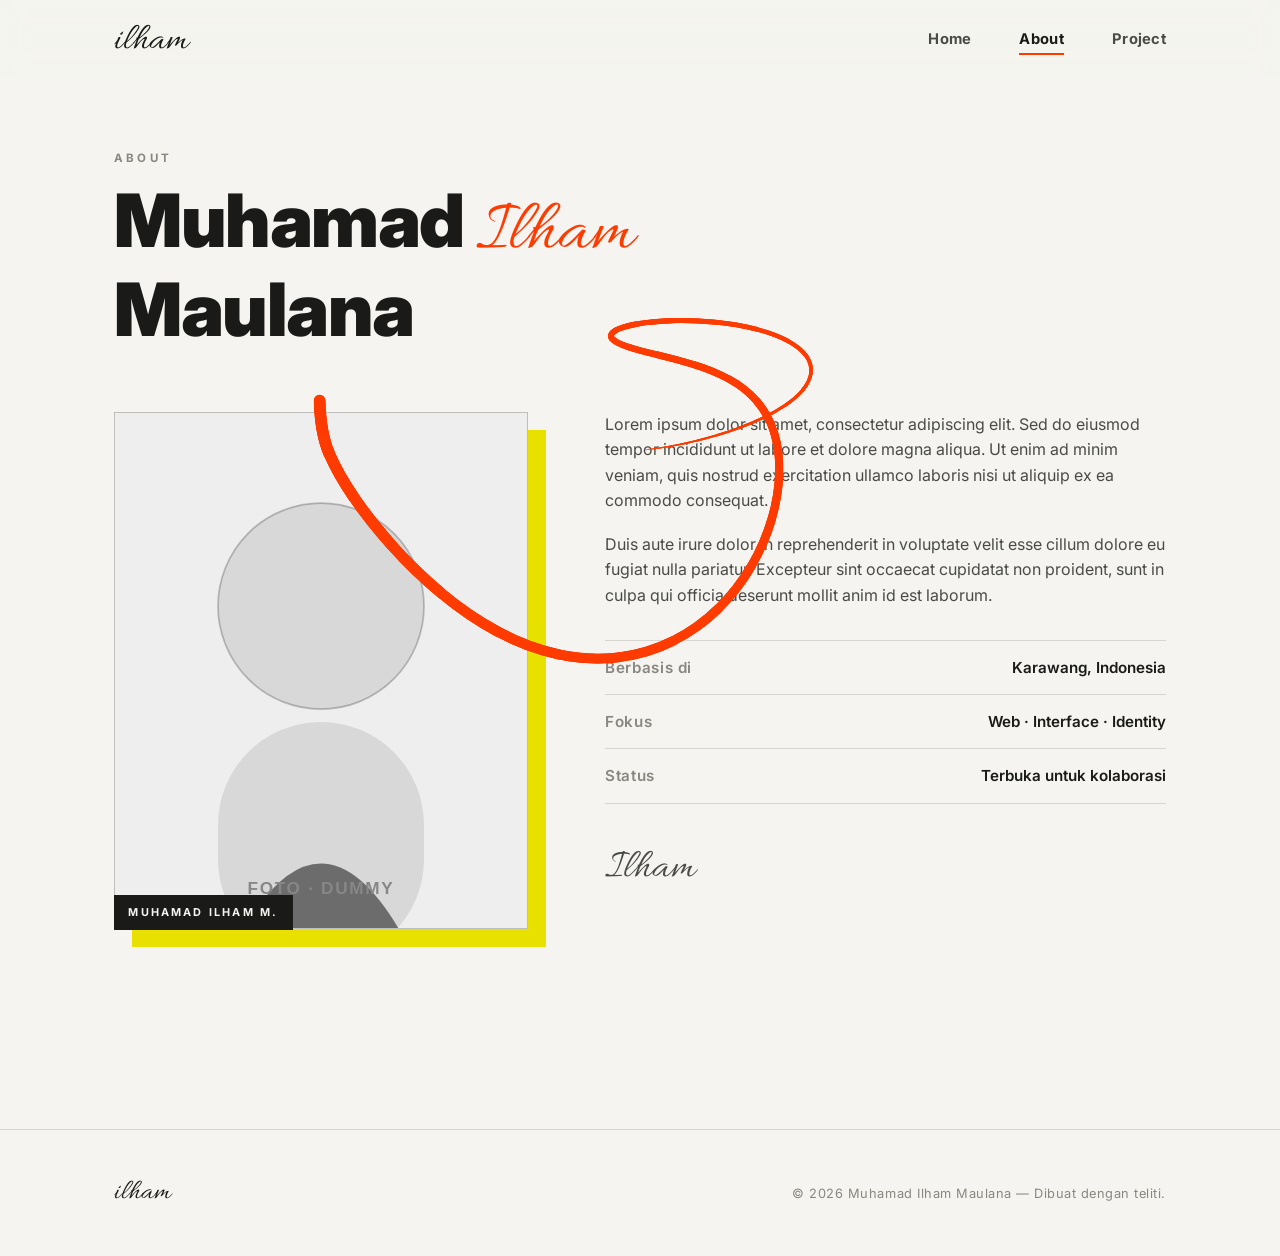
==== about.html @ 676413cc "first commit" ====
<!DOCTYPE html>
<html lang="id">
<head>
  <meta charset="UTF-8" />
  <meta name="viewport" content="width=device-width, initial-scale=1.0" />
  <title>About — ilham</title>
  <meta name="description" content="Tentang Muhamad Ilham Maulana." />
  <link rel="preconnect" href="https://fonts.googleapis.com" />
  <link rel="preconnect" href="https://fonts.gstatic.com" crossorigin />
  <link href="https://fonts.googleapis.com/css2?family=Inter:wght@400;500;600;700;800;900&family=Allura&display=swap" rel="stylesheet" />
  <link rel="stylesheet" href="css/style.css" />
</head>
<body>

  <!-- cursor trail overlay -->
  <canvas class="cursor-trail" aria-hidden="true"></canvas>

  <!-- ===== Navbar (shared) ===== -->
  <header class="nav">
    <div class="container nav__inner">
      <a class="nav__logo" href="index.html" aria-label="ilham — beranda">ilham</a>
      <nav aria-label="Utama">
        <ul class="nav__links">
          <li><a class="nav__link" href="index.html">Home</a></li>
          <li><a class="nav__link" href="about.html">About</a></li>
          <li><a class="nav__link" href="projects.html">Project</a></li>
        </ul>
      </nav>
    </div>
  </header>

  <main>
    <section class="about container">
      <div class="about__head reveal d1">
        <p class="eyebrow">About</p>
        <h1 class="about__title">
          Muhamad <span class="script">Ilham</span> Maulana
        </h1>
      </div>

      <div class="about__grid">
        <!-- Foto (dummy) -->
        <figure class="about__photo reveal d2">
          <img src="assets/profile.svg" alt="Foto Muhamad Ilham Maulana (sementara dummy)" />
          <figcaption class="about__tag">Muhamad Ilham M.</figcaption>
        </figure>

        <!-- About me (lorem ipsum) -->
        <div class="about__body reveal d3">
          <p>
            Lorem ipsum dolor sit amet, consectetur adipiscing elit. Sed do
            eiusmod tempor incididunt ut labore et dolore magna aliqua. Ut enim
            ad minim veniam, quis nostrud exercitation ullamco laboris nisi ut
            aliquip ex ea commodo consequat.
          </p>
          <p>
            Duis aute irure dolor in reprehenderit in voluptate velit esse cillum
            dolore eu fugiat nulla pariatur. Excepteur sint occaecat cupidatat non
            proident, sunt in culpa qui officia deserunt mollit anim id est laborum.
          </p>

          <ul class="about__facts">
            <li><span class="k">Berbasis di</span><span class="v">Karawang, Indonesia</span></li>
            <li><span class="k">Fokus</span><span class="v">Web · Interface · Identity</span></li>
            <li><span class="k">Status</span><span class="v">Terbuka untuk kolaborasi</span></li>
          </ul>

          <p class="about__sign" aria-hidden="true">Ilham</p>
        </div>
      </div>
    </section>
  </main>

  <!-- ===== Footer (shared) ===== -->
  <footer class="foot">
    <div class="container foot__inner">
      <span class="foot__mark">ilham</span>
      <span class="foot__meta">© 2026 Muhamad Ilham Maulana — Dibuat dengan teliti.</span>
    </div>
  </footer>

  <script src="js/cursor.js"></script>
  <script src="js/main.js"></script>
</body>
</html>
---- css/style.css ----
/* =============================================================
   ilham — Portfolio
   Brand tokens by client. Type: Brother Signature + Inter.
   ============================================================= */

:root {
  /* Background */
  --aw-bg-base:        #FFFFFF;
  --aw-bg-page:        #F5F4F0;
  --aw-bg-surface:     #EEECEA;
  --aw-bg-hover:       #E4E2DC;
  /* Text */
  --aw-text-primary:   #1A1A18;
  --aw-text-secondary: #4A4A47;
  --aw-text-muted:     #888780;
  /* Border */
  --aw-border:         #D8D6D0;
  --aw-border-strong:  #C0BDB6;
  /* Brand / Accent */
  --aw-black:          #000000;
  --aw-yellow:         #E8E100;
  --aw-green:          #00C896;
  --aw-red:            #FF3C00;

  /* Type */
  --font-script: 'Brother Signature', 'Allura', cursive;
  --font-ui:     'Inter', system-ui, -apple-system, sans-serif;

  /* Scale */
  --maxw: 1180px;
  --pad:  clamp(1.25rem, 5vw, 4rem);
  --ease: cubic-bezier(.22, 1, .36, 1);
}

/* --- Brother Signature: drop the real font into assets/fonts/ to activate.
       Until then it falls back to Allura (declared via Google Fonts <link>). --- */
@font-face {
  font-family: 'Brother Signature';
  src: url('../assets/fonts/BrotherSignature.woff2') format('woff2'),
       url('../assets/fonts/BrotherSignature.woff')  format('woff');
  font-weight: 400;
  font-style: normal;
  font-display: swap;
}

/* ===== Reset ===== */
*, *::before, *::after { box-sizing: border-box; margin: 0; padding: 0; }
html { scroll-behavior: smooth; -webkit-text-size-adjust: 100%; }

body {
  font-family: var(--font-ui);
  background: var(--aw-bg-page);
  color: var(--aw-text-primary);
  line-height: 1.6;
  font-weight: 400;
  -webkit-font-smoothing: antialiased;
  text-rendering: optimizeLegibility;
  overflow-x: hidden;
}

img, svg { display: block; max-width: 100%; }
a { color: inherit; text-decoration: none; }

.container { width: 100%; max-width: var(--maxw); margin-inline: auto; padding-inline: var(--pad); }

.eyebrow {
  font-size: .72rem;
  font-weight: 700;
  letter-spacing: .28em;
  text-transform: uppercase;
  color: var(--aw-text-muted);
}

/* =============================================================
   NAVBAR  (shared across all pages)
   ============================================================= */
.nav {
  position: sticky;
  top: 0;
  z-index: 100;
  background: color-mix(in srgb, var(--aw-bg-page) 82%, transparent);
  backdrop-filter: saturate(140%) blur(12px);
  border-bottom: 1px solid transparent;
  transition: border-color .3s var(--ease), background .3s var(--ease);
}
.nav.is-scrolled { border-bottom-color: var(--aw-border); }

.nav__inner {
  display: flex;
  align-items: center;
  justify-content: space-between;
  height: 76px;
}

.nav__logo {
  font-family: var(--font-script);
  font-size: 2.4rem;
  line-height: 1;
  color: var(--aw-text-primary);
  padding-top: .35rem; /* optical centering for script baseline */
}

.nav__links {
  display: flex;
  align-items: center;
  gap: clamp(1.25rem, 4vw, 3rem);
  list-style: none;
}

.nav__link {
  position: relative;
  font-weight: 700;            /* Inter Bold */
  font-size: .92rem;
  letter-spacing: .02em;
  color: var(--aw-text-secondary);
  padding: .35rem 0;
  transition: color .25s var(--ease);
}
.nav__link:hover { color: var(--aw-text-primary); }

/* underline sweeps left -> right */
.nav__link::after {
  content: "";
  position: absolute;
  left: 0;
  bottom: -2px;
  width: 100%;
  height: 2px;
  background: var(--aw-text-primary);
  transform: scaleX(0);
  transform-origin: left;
  transition: transform .4s var(--ease);
}
.nav__link:hover::after,
.nav__link:focus-visible::after { transform: scaleX(1); }

/* current page: persistent red underline */
.nav__link.is-active { color: var(--aw-text-primary); }
.nav__link.is-active::after { background: var(--aw-red); transform: scaleX(1); }

/* keyboard focus */
.nav__link:focus-visible { outline: none; }
a:focus-visible, button:focus-visible {
  outline: 2px solid var(--aw-red);
  outline-offset: 4px;
  border-radius: 2px;
}

/* =============================================================
   FOOTER (shared)
   ============================================================= */
.foot {
  border-top: 1px solid var(--aw-border);
  margin-top: clamp(4rem, 10vw, 8rem);
}
.foot__inner {
  display: flex;
  flex-wrap: wrap;
  gap: 1rem;
  align-items: baseline;
  justify-content: space-between;
  padding-block: 2.5rem;
}
.foot__mark { font-family: var(--font-script); font-size: 1.8rem; }
.foot__meta { font-size: .8rem; color: var(--aw-text-muted); letter-spacing: .04em; }

/* =============================================================
   HOME — hero
   ============================================================= */
.hero {
  min-height: calc(100svh - 76px);
  display: flex;
  flex-direction: column;
  justify-content: center;
  padding-block: clamp(3rem, 8vh, 7rem);
  position: relative;
}
.hero__eyebrow { margin-bottom: 1.6rem; }

.hero__title {
  font-weight: 900;
  letter-spacing: -0.03em;
  line-height: 0.92;
  font-size: clamp(3.4rem, 14vw, 11rem);
  text-transform: uppercase;
  color: var(--aw-text-primary);
}
.hero__title .dot { color: var(--aw-red); }

/* flowing script line + animated brush stroke (signature element) */
.hero__script {
  position: relative;
  display: inline-block;
  font-family: var(--font-script);
  font-size: clamp(2.6rem, 9vw, 6.5rem);
  line-height: 1;
  color: var(--aw-text-primary);
  margin-top: .4rem;
  padding: 0 .15em .25em;
}
.hero__script::after {
  content: "";
  position: absolute;
  left: 0; right: 6%;
  bottom: .12em;
  height: .14em;
  background: var(--aw-red);
  border-radius: 2px;
  transform: scaleX(0);
  transform-origin: left;
  transition: transform 1s var(--ease) .5s;
}
.is-ready .hero__script::after { transform: scaleX(1); }

.hero__lead {
  max-width: 46ch;
  margin-top: 2rem;
  font-size: clamp(1rem, 2.4vw, 1.2rem);
  color: var(--aw-text-secondary);
}

.hero__cue {
  margin-top: clamp(2.5rem, 6vh, 4rem);
  display: inline-flex;
  align-items: center;
  gap: .65rem;
  font-size: .78rem;
  font-weight: 700;
  letter-spacing: .22em;
  text-transform: uppercase;
  color: var(--aw-text-muted);
}
.hero__cue .line {
  width: 56px; height: 1px; background: var(--aw-border-strong);
  position: relative; overflow: hidden;
}
.hero__cue .line::after {
  content: ""; position: absolute; inset: 0;
  background: var(--aw-text-primary);
  transform: translateX(-100%);
  animation: sweep 2.4s var(--ease) infinite;
}
@keyframes sweep { 50%, 100% { transform: translateX(100%); } }

/* load-reveal */
.reveal { opacity: 0; transform: translateY(18px); }
.is-ready .reveal { opacity: 1; transform: none; transition: opacity .8s var(--ease), transform .8s var(--ease); }
.is-ready .reveal.d1 { transition-delay: .08s; }
.is-ready .reveal.d2 { transition-delay: .18s; }
.is-ready .reveal.d3 { transition-delay: .30s; }
.is-ready .reveal.d4 { transition-delay: .42s; }

/* =============================================================
   ABOUT
   ============================================================= */
.about { padding-block: clamp(3rem, 8vh, 6rem); }
.about__head { max-width: 60ch; margin-bottom: clamp(2.5rem, 6vw, 4rem); }
.about__title {
  font-weight: 900;
  letter-spacing: -0.02em;
  line-height: 1.02;
  font-size: clamp(2.4rem, 7vw, 4.6rem);
  margin-top: 1rem;
}
.about__title .script {
  font-family: var(--font-script);
  font-weight: 400;
  text-transform: none;
  letter-spacing: 0;
  color: var(--aw-red);
}

.about__grid {
  display: grid;
  grid-template-columns: minmax(0, 0.85fr) minmax(0, 1.15fr);
  gap: clamp(2rem, 6vw, 5rem);
  align-items: start;
}

/* framed photo with offset accent block */
.about__photo {
  position: relative;
  isolation: isolate;
}
.about__photo::before {
  content: "";
  position: absolute;
  inset: 18px -18px -18px 18px;
  background: var(--aw-yellow);
  z-index: -1;
  transition: inset .5s var(--ease);
}
.about__photo:hover::before { inset: 10px -22px -22px 22px; }
.about__photo img {
  width: 100%;
  border: 1px solid var(--aw-border-strong);
  filter: grayscale(1) contrast(1.02);
  transition: filter .6s var(--ease);
}
.about__photo:hover img { filter: grayscale(0); }
.about__tag {
  position: absolute;
  left: 0; bottom: -1px;
  background: var(--aw-text-primary);
  color: var(--aw-bg-page);
  font-size: .68rem;
  font-weight: 700;
  letter-spacing: .2em;
  text-transform: uppercase;
  padding: .55rem .9rem;
}

.about__body p { color: var(--aw-text-secondary); margin-bottom: 1.1rem; }
.about__body p + p { margin-top: 0; }

.about__facts {
  list-style: none;
  margin-top: 2rem;
  border-top: 1px solid var(--aw-border);
}
.about__facts li {
  display: flex;
  justify-content: space-between;
  gap: 1rem;
  padding: .9rem 0;
  border-bottom: 1px solid var(--aw-border);
  font-size: .95rem;
}
.about__facts .k { color: var(--aw-text-muted); font-weight: 600; letter-spacing: .04em; }
.about__facts .v { color: var(--aw-text-primary); font-weight: 600; text-align: right; }

.about__sign {
  font-family: var(--font-script);
  font-size: 2.6rem;
  margin-top: 2rem;
  color: var(--aw-text-primary);
}

/* =============================================================
   PROJECTS
   ============================================================= */
.work { padding-block: clamp(3rem, 8vh, 6rem); }
.work__head {
  display: flex;
  flex-wrap: wrap;
  align-items: flex-end;
  justify-content: space-between;
  gap: 1rem;
  margin-bottom: clamp(2rem, 5vw, 3.5rem);
}
.work__title {
  font-weight: 900;
  letter-spacing: -0.02em;
  font-size: clamp(2.4rem, 7vw, 4.6rem);
  line-height: 1;
}
.work__count { font-size: .82rem; color: var(--aw-text-muted); letter-spacing: .04em; }

/* --- Project table (editorial index) --- */
.ptable {
  list-style: none;
  border-top: 1px solid var(--aw-border-strong);
}

.prow, .ptable__head {
  display: grid;
  grid-template-columns: 64px minmax(0, 1fr) 180px 88px 44px;
  align-items: center;
  gap: 1.5rem;
}

.ptable__head {
  padding: .9rem 0;
  border-bottom: 1px solid var(--aw-border);
  font-size: .7rem;
  font-weight: 700;
  letter-spacing: .22em;
  text-transform: uppercase;
  color: var(--aw-text-muted);
}

.prow {
  position: relative;
  padding: clamp(1.1rem, 2.6vw, 1.9rem) 0;
  border-bottom: 1px solid var(--aw-border);
  color: var(--aw-text-primary);
  transition: opacity .4s var(--ease);
}
/* dim the rest of the table while one row is hovered */
.ptable:hover .prow { opacity: .4; }
.ptable .prow:hover { opacity: 1; }

.prow .c-num {
  font-size: .82rem; font-weight: 700; letter-spacing: .12em;
  color: var(--aw-text-muted);
  transition: color .35s var(--ease);
}
.prow:hover .c-num { color: var(--aw-red); }

.prow .c-name {
  font-weight: 800;
  font-size: clamp(1.5rem, 4vw, 2.4rem);
  letter-spacing: -0.02em;
  line-height: 1.05;
  transition: transform .4s var(--ease);
}
.prow:hover .c-name { transform: translateX(10px); }

.prow .c-cat { color: var(--aw-text-secondary); font-size: .95rem; font-weight: 500; }
.prow .c-year { color: var(--aw-text-muted); font-size: .95rem; font-variant-numeric: tabular-nums; }

.prow .c-go {
  justify-self: end;
  font-size: 1.4rem; line-height: 1;
  color: var(--aw-text-muted);
  transform: translate(-6px, 4px);
  opacity: 0;
  transition: transform .4s var(--ease), opacity .4s var(--ease), color .4s var(--ease);
}
.prow:hover .c-go { opacity: 1; transform: none; color: var(--aw-red); }

/* --- Floating image preview that trails the cursor --- */
.preview {
  position: fixed;
  top: 0; left: 0;
  width: 280px; height: 210px;
  pointer-events: none;
  z-index: 60;
  border-radius: 6px;
  overflow: hidden;
  border: 1px solid var(--aw-border-strong);
  box-shadow: 0 30px 60px -22px rgba(26,26,24,.5);
  opacity: 0;
  transform: translate(-50%, -50%) scale(.9);
  transition: opacity .3s var(--ease);
  will-change: transform;
}
.preview.is-on { opacity: 1; }
.preview img { width: 100%; height: 100%; object-fit: cover; }

/* --- Interactive cursor trail (canvas overlay) --- */
.cursor-trail {
  position: fixed;
  inset: 0;
  width: 100vw; height: 100vh;
  pointer-events: none;
  z-index: 9999;
}

/* =============================================================
   Responsive
   ============================================================= */
@media (max-width: 760px) {
  .about__grid { grid-template-columns: 1fr; }
  .about__photo { max-width: 420px; }
  .nav__logo { font-size: 2rem; }
}

@media (max-width: 680px) {
  .prow, .ptable__head { grid-template-columns: 40px minmax(0, 1fr) 36px; gap: 1rem; }
  .ptable__head .c-cat, .ptable__head .c-year,
  .prow .c-cat, .prow .c-year { display: none; }
  .prow .c-go { opacity: 1; transform: none; }
  .prow:hover .c-name { transform: none; }
}

/* the cursor trail + preview are desktop pointer enhancements only */
@media (hover: none), (pointer: coarse) {
  .cursor-trail, .preview { display: none !important; }
}

/* =============================================================
   Reduced motion
   ============================================================= */
@media (prefers-reduced-motion: reduce) {
  * { animation: none !important; transition: none !important; }
  .reveal { opacity: 1; transform: none; }
  .hero__script::after { transform: scaleX(1); }
  .cursor-trail { display: none !important; }
}
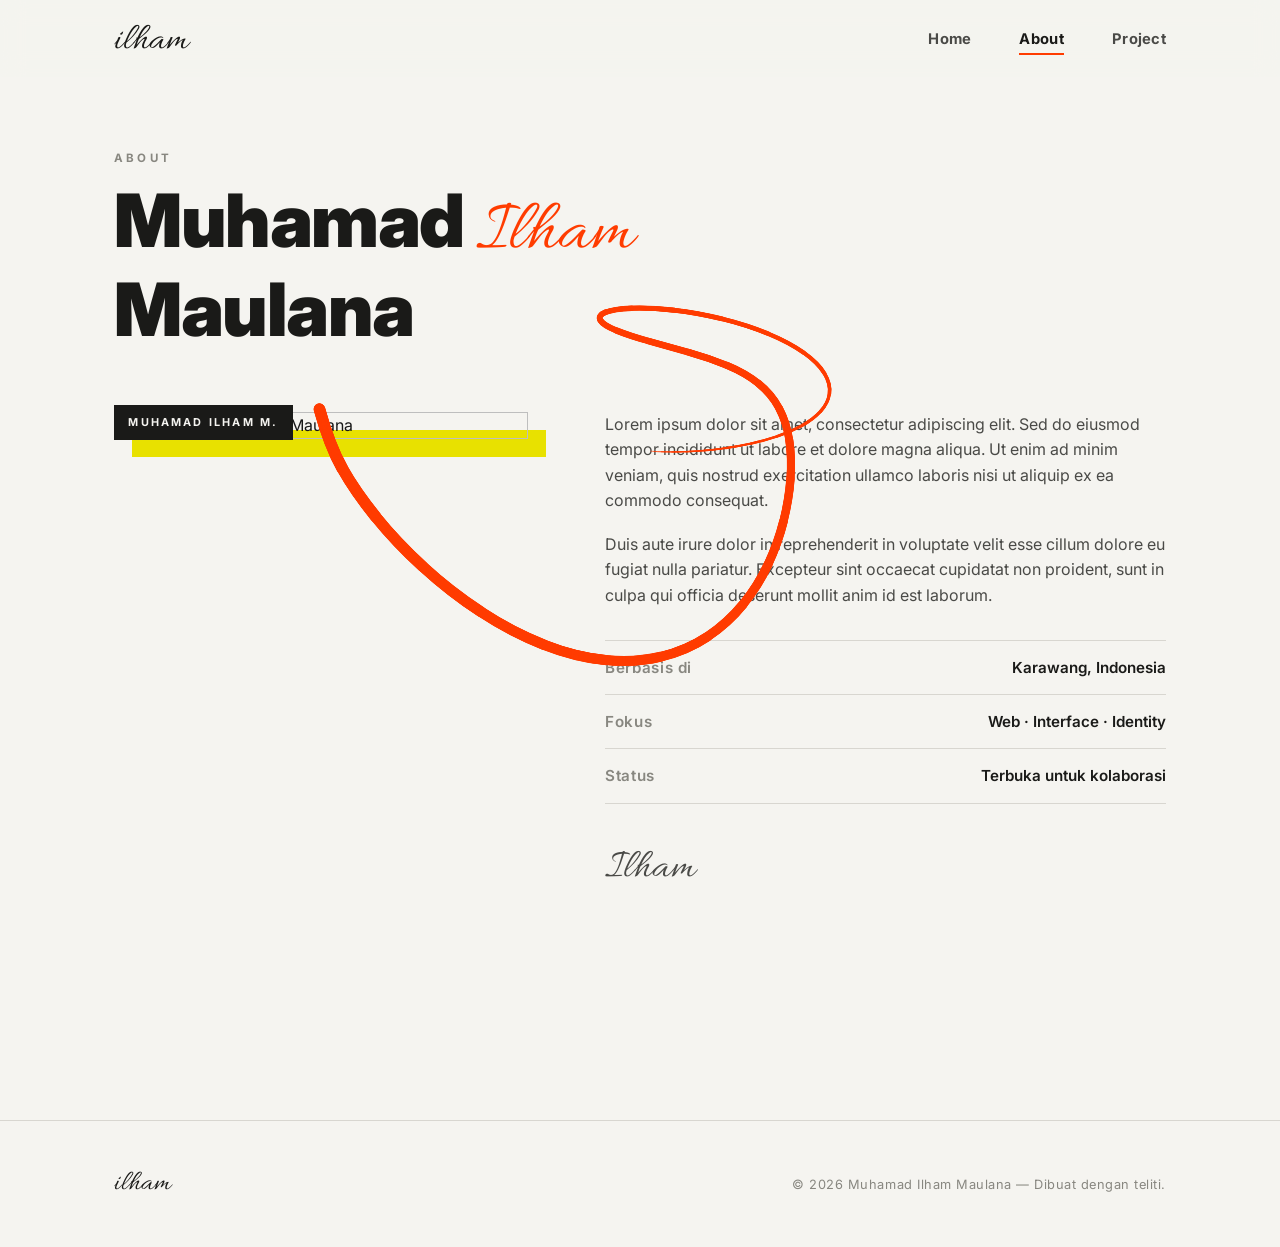
==== commit e6d5de71: "updare" ====
--- a/about.html
+++ b/about.html
@@ -41,7 +41,7 @@
       <div class="about__grid">
         <!-- Foto (dummy) -->
         <figure class="about__photo reveal d2">
-          <img src="assets/profile.svg" alt="Foto Muhamad Ilham Maulana (sementara dummy)" />
+          <img src="assets/profile.jpeg" alt="Foto Muhamad Ilham Maulana" />
           <figcaption class="about__tag">Muhamad Ilham M.</figcaption>
         </figure>
 
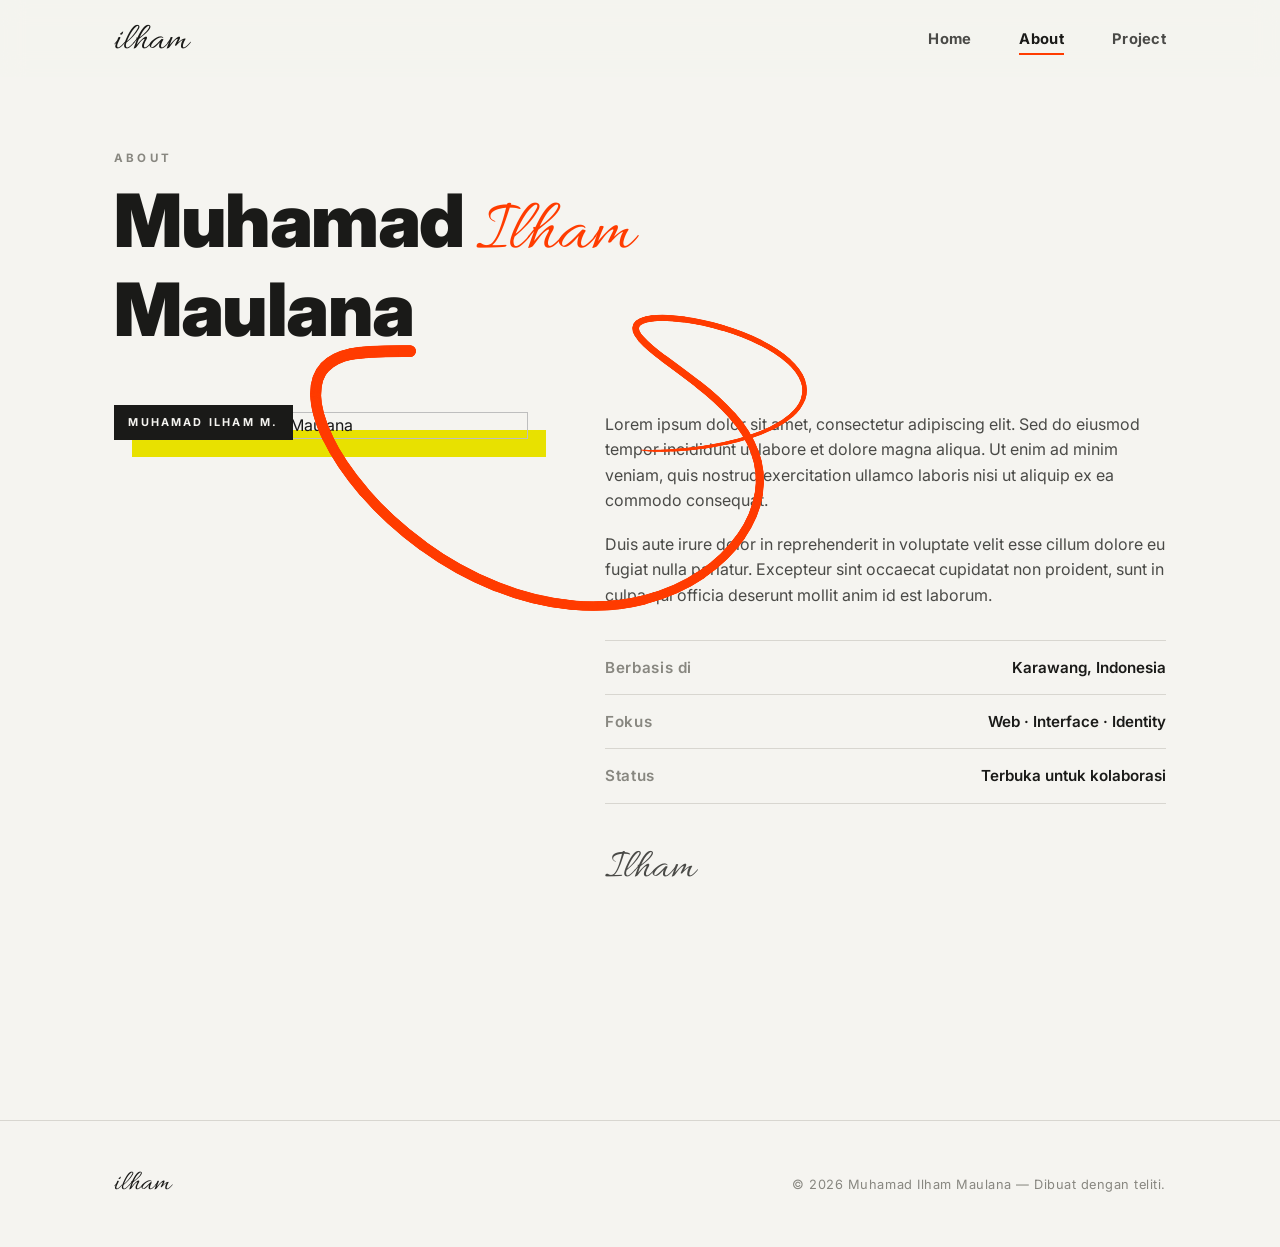
==== commit 6fdda5f9: "update again" ====
--- a/about.html
+++ b/about.html
@@ -8,6 +8,7 @@
   <link rel="preconnect" href="https://fonts.googleapis.com" />
   <link rel="preconnect" href="https://fonts.gstatic.com" crossorigin />
   <link href="https://fonts.googleapis.com/css2?family=Inter:wght@400;500;600;700;800;900&family=Allura&display=swap" rel="stylesheet" />
+  <link rel="stylesheet" href="css/cursor.css" />
   <link rel="stylesheet" href="css/style.css" />
 </head>
 <body>
--- a/css/cursor.css
+++ b/css/cursor.css
@@ -0,0 +1,24 @@
+body {
+  cursor: none;
+}
+
+.cursor-trail {
+  position: fixed;
+  inset: 0;
+  width: 100vw;
+  height: 100vh;
+  pointer-events: none;
+  z-index: 9999;
+}
+
+@media (hover: none), (pointer: coarse) {
+  .cursor-trail {
+    display: none !important;
+  }
+}
+
+@media (prefers-reduced-motion: reduce) {
+  .cursor-trail {
+    display: none !important;
+  }
+}
--- a/css/style.css
+++ b/css/style.css
@@ -165,82 +165,74 @@
 .foot__meta { font-size: .8rem; color: var(--aw-text-muted); letter-spacing: .04em; }
 
 /* =============================================================
-   HOME — hero
-   ============================================================= */
-.hero {
+   HOME — welcome
+   ============================================================= */
+.welcome {
   min-height: calc(100svh - 76px);
   display: flex;
   flex-direction: column;
   justify-content: center;
+  align-items: center;
   padding-block: clamp(3rem, 8vh, 7rem);
   position: relative;
-}
-.hero__eyebrow { margin-bottom: 1.6rem; }
-
-.hero__title {
-  font-weight: 900;
-  letter-spacing: -0.03em;
-  line-height: 0.92;
-  font-size: clamp(3.4rem, 14vw, 11rem);
-  text-transform: uppercase;
-  color: var(--aw-text-primary);
-}
-.hero__title .dot { color: var(--aw-red); }
-
-/* flowing script line + animated brush stroke (signature element) */
-.hero__script {
-  position: relative;
-  display: inline-block;
+  text-align: center;
+}
+
+.welcome__text {
   font-family: var(--font-script);
-  font-size: clamp(2.6rem, 9vw, 6.5rem);
+  font-size: clamp(4rem, 20vw, 12rem);
+  font-weight: 400;
   line-height: 1;
   color: var(--aw-text-primary);
-  margin-top: .4rem;
-  padding: 0 .15em .25em;
-}
-.hero__script::after {
-  content: "";
-  position: absolute;
-  left: 0; right: 6%;
-  bottom: .12em;
-  height: .14em;
-  background: var(--aw-red);
-  border-radius: 2px;
-  transform: scaleX(0);
-  transform-origin: left;
-  transition: transform 1s var(--ease) .5s;
-}
-.is-ready .hero__script::after { transform: scaleX(1); }
-
-.hero__lead {
-  max-width: 46ch;
-  margin-top: 2rem;
-  font-size: clamp(1rem, 2.4vw, 1.2rem);
+  letter-spacing: -0.02em;
+  margin: 0;
+}
+
+.welcome__controls {
+  margin-top: clamp(2rem, 4vh, 3rem);
+  display: flex;
+  gap: 1rem;
+  justify-content: center;
+  align-items: center;
+}
+
+.lang-toggle {
+  display: flex;
+  align-items: center;
+  gap: 0.5rem;
+  padding: 0.6rem 1.2rem;
+  background: var(--aw-bg-surface);
+  border: 1px solid var(--aw-border);
+  border-radius: 999px;
+  cursor: pointer;
+  font-size: 0.85rem;
+  font-weight: 600;
+  letter-spacing: 0.06em;
   color: var(--aw-text-secondary);
-}
-
-.hero__cue {
-  margin-top: clamp(2.5rem, 6vh, 4rem);
-  display: inline-flex;
-  align-items: center;
-  gap: .65rem;
-  font-size: .78rem;
-  font-weight: 700;
-  letter-spacing: .22em;
-  text-transform: uppercase;
-  color: var(--aw-text-muted);
-}
-.hero__cue .line {
-  width: 56px; height: 1px; background: var(--aw-border-strong);
-  position: relative; overflow: hidden;
-}
-.hero__cue .line::after {
-  content: ""; position: absolute; inset: 0;
+  transition: all 0.3s var(--ease);
+  font-family: var(--font-ui);
+}
+
+.lang-toggle:hover {
+  background: var(--aw-bg-hover);
+  border-color: var(--aw-text-primary);
+  color: var(--aw-text-primary);
+}
+
+.lang-indicator {
+  padding: 0.2rem 0.6rem;
+  border-radius: 4px;
+  transition: all 0.3s var(--ease);
+}
+
+.lang-indicator.active {
   background: var(--aw-text-primary);
-  transform: translateX(-100%);
-  animation: sweep 2.4s var(--ease) infinite;
-}
-@keyframes sweep { 50%, 100% { transform: translateX(100%); } }
+  color: var(--aw-bg-page);
+}
+
+.lang-divider {
+  color: var(--aw-border-strong);
+}
 
 /* load-reveal */
 .reveal { opacity: 0; transform: translateY(18px); }
@@ -356,21 +348,31 @@
 }
 .work__count { font-size: .82rem; color: var(--aw-text-muted); letter-spacing: .04em; }
 
-/* --- Project table (editorial index) --- */
+.work__content {
+  display: grid;
+  grid-template-columns: 1fr 260px;
+  gap: clamp(1.5rem, 4vw, 3rem);
+  align-items: start;
+}
+
+/* --- Project table (modern table design) --- */
 .ptable {
   list-style: none;
   border-top: 1px solid var(--aw-border-strong);
+  border-radius: 8px;
+  overflow: hidden;
 }
 
 .prow, .ptable__head {
   display: grid;
-  grid-template-columns: 64px minmax(0, 1fr) 180px 88px 44px;
-  align-items: center;
-  gap: 1.5rem;
+  grid-template-columns: 50px minmax(0, 1fr) 140px 70px 40px;
+  align-items: center;
+  gap: 1rem;
 }
 
 .ptable__head {
-  padding: .9rem 0;
+  padding: 0.9rem 1rem;
+  background: var(--aw-bg-surface);
   border-bottom: 1px solid var(--aw-border);
   font-size: .7rem;
   font-weight: 700;
@@ -381,30 +383,36 @@
 
 .prow {
   position: relative;
-  padding: clamp(1.1rem, 2.6vw, 1.9rem) 0;
+  padding: 0.9rem 1rem;
   border-bottom: 1px solid var(--aw-border);
   color: var(--aw-text-primary);
-  transition: opacity .4s var(--ease);
-}
-/* dim the rest of the table while one row is hovered */
-.ptable:hover .prow { opacity: .4; }
-.ptable .prow:hover { opacity: 1; }
+  background: var(--aw-bg-base);
+  transition: all .3s var(--ease);
+}
+
+.prow:last-child { border-bottom: none; }
+
+.prow:hover {
+  background: var(--aw-bg-surface);
+  padding-left: 1.2rem;
+  padding-right: 0.8rem;
+}
 
 .prow .c-num {
   font-size: .82rem; font-weight: 700; letter-spacing: .12em;
   color: var(--aw-text-muted);
-  transition: color .35s var(--ease);
+  transition: color .3s var(--ease);
 }
 .prow:hover .c-num { color: var(--aw-red); }
 
 .prow .c-name {
   font-weight: 800;
-  font-size: clamp(1.5rem, 4vw, 2.4rem);
+  font-size: clamp(1rem, 2.5vw, 1.4rem);
   letter-spacing: -0.02em;
   line-height: 1.05;
-  transition: transform .4s var(--ease);
-}
-.prow:hover .c-name { transform: translateX(10px); }
+  transition: transform .3s var(--ease);
+}
+.prow:hover .c-name { transform: translateX(8px); }
 
 .prow .c-cat { color: var(--aw-text-secondary); font-size: .95rem; font-weight: 500; }
 .prow .c-year { color: var(--aw-text-muted); font-size: .95rem; font-variant-numeric: tabular-nums; }
@@ -413,43 +421,39 @@
   justify-self: end;
   font-size: 1.4rem; line-height: 1;
   color: var(--aw-text-muted);
-  transform: translate(-6px, 4px);
   opacity: 0;
-  transition: transform .4s var(--ease), opacity .4s var(--ease), color .4s var(--ease);
+  transform: translate(6px, 0);
+  transition: all .3s var(--ease);
 }
 .prow:hover .c-go { opacity: 1; transform: none; color: var(--aw-red); }
 
-/* --- Floating image preview that trails the cursor --- */
-.preview {
-  position: fixed;
-  top: 0; left: 0;
-  width: 280px; height: 210px;
-  pointer-events: none;
-  z-index: 60;
-  border-radius: 6px;
+/* --- Sidebar image preview --- */
+.work__preview {
+  position: sticky;
+  top: clamp(4rem, 10vh, 8rem);
+  width: 100%;
+  aspect-ratio: 4/3;
+  border-radius: 8px;
   overflow: hidden;
   border: 1px solid var(--aw-border-strong);
-  box-shadow: 0 30px 60px -22px rgba(26,26,24,.5);
-  opacity: 0;
-  transform: translate(-50%, -50%) scale(.9);
+  box-shadow: 0 12px 32px -8px rgba(26,26,24,.12);
+  background: var(--aw-bg-surface);
+}
+.work__preview img {
+  width: 100%;
+  height: 100%;
+  object-fit: cover;
   transition: opacity .3s var(--ease);
-  will-change: transform;
-}
-.preview.is-on { opacity: 1; }
-.preview img { width: 100%; height: 100%; object-fit: cover; }
-
-/* --- Interactive cursor trail (canvas overlay) --- */
-.cursor-trail {
-  position: fixed;
-  inset: 0;
-  width: 100vw; height: 100vh;
-  pointer-events: none;
-  z-index: 9999;
 }
 
 /* =============================================================
    Responsive
    ============================================================= */
+@media (max-width: 1024px) {
+  .work__content { grid-template-columns: 1fr; }
+  .work__preview { position: relative; top: auto; }
+}
+
 @media (max-width: 760px) {
   .about__grid { grid-template-columns: 1fr; }
   .about__photo { max-width: 420px; }
@@ -464,9 +468,9 @@
   .prow:hover .c-name { transform: none; }
 }
 
-/* the cursor trail + preview are desktop pointer enhancements only */
+/* preview is desktop pointer enhancement only */
 @media (hover: none), (pointer: coarse) {
-  .cursor-trail, .preview { display: none !important; }
+  .preview { display: none !important; }
 }
 
 /* =============================================================
@@ -476,5 +480,4 @@
   * { animation: none !important; transition: none !important; }
   .reveal { opacity: 1; transform: none; }
   .hero__script::after { transform: scaleX(1); }
-  .cursor-trail { display: none !important; }
-}
+}
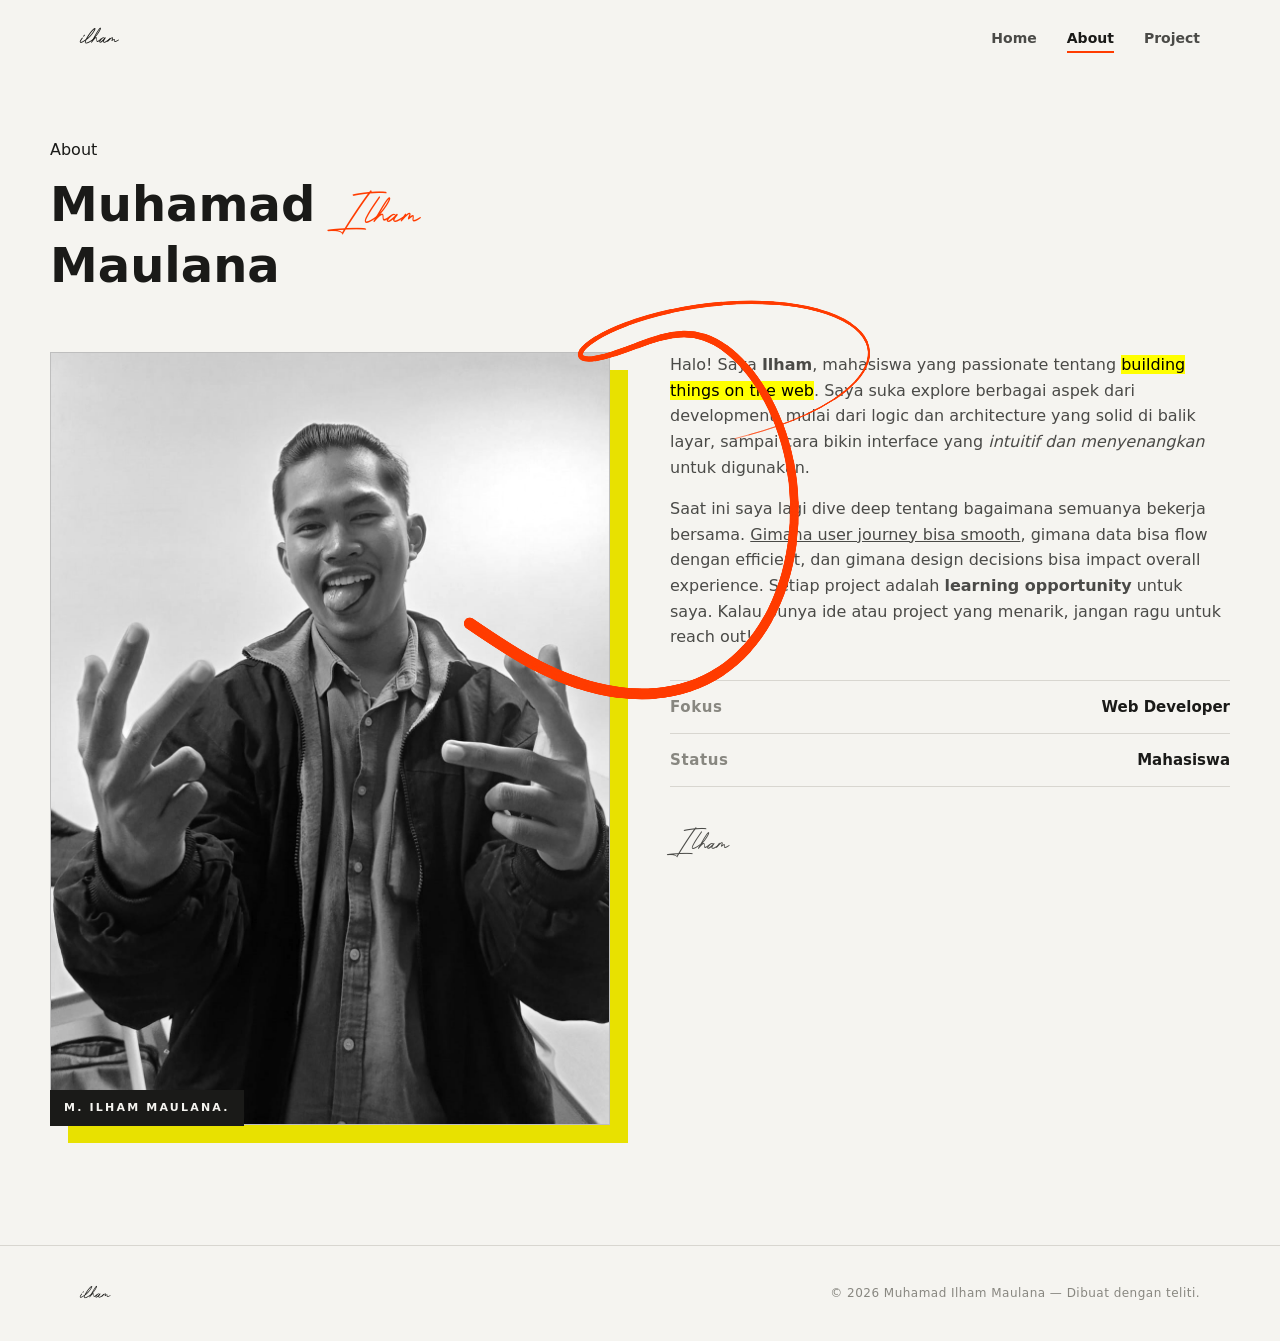
==== commit f2503dec: "update" ====
--- a/about.html
+++ b/about.html
@@ -5,18 +5,13 @@
   <meta name="viewport" content="width=device-width, initial-scale=1.0" />
   <title>About — ilham</title>
   <meta name="description" content="Tentang Muhamad Ilham Maulana." />
-  <link rel="preconnect" href="https://fonts.googleapis.com" />
-  <link rel="preconnect" href="https://fonts.gstatic.com" crossorigin />
-  <link href="https://fonts.googleapis.com/css2?family=Inter:wght@400;500;600;700;800;900&family=Allura&display=swap" rel="stylesheet" />
   <link rel="stylesheet" href="css/cursor.css" />
   <link rel="stylesheet" href="css/style.css" />
 </head>
 <body>
 
-  <!-- cursor trail overlay -->
   <canvas class="cursor-trail" aria-hidden="true"></canvas>
 
-  <!-- ===== Navbar (shared) ===== -->
   <header class="nav">
     <div class="container nav__inner">
       <a class="nav__logo" href="index.html" aria-label="ilham — beranda">ilham</a>
@@ -40,30 +35,22 @@
       </div>
 
       <div class="about__grid">
-        <!-- Foto (dummy) -->
         <figure class="about__photo reveal d2">
           <img src="assets/profile.jpeg" alt="Foto Muhamad Ilham Maulana" />
-          <figcaption class="about__tag">Muhamad Ilham M.</figcaption>
+          <figcaption class="about__tag">M. Ilham Maulana.</figcaption>
         </figure>
 
-        <!-- About me (lorem ipsum) -->
         <div class="about__body reveal d3">
           <p>
-            Lorem ipsum dolor sit amet, consectetur adipiscing elit. Sed do
-            eiusmod tempor incididunt ut labore et dolore magna aliqua. Ut enim
-            ad minim veniam, quis nostrud exercitation ullamco laboris nisi ut
-            aliquip ex ea commodo consequat.
+            Halo! Saya <strong>Ilham</strong>, mahasiswa yang passionate tentang <mark>building things on the web</mark>. Saya suka explore berbagai aspek dari development, mulai dari logic dan architecture yang solid di balik layar, sampai cara bikin interface yang <em>intuitif dan menyenangkan</em> untuk digunakan.
           </p>
           <p>
-            Duis aute irure dolor in reprehenderit in voluptate velit esse cillum
-            dolore eu fugiat nulla pariatur. Excepteur sint occaecat cupidatat non
-            proident, sunt in culpa qui officia deserunt mollit anim id est laborum.
+            Saat ini saya lagi dive deep tentang bagaimana semuanya bekerja bersama. <u>Gimana user journey bisa smooth</u>, gimana data bisa flow dengan efficient, dan gimana design decisions bisa impact overall experience. Setiap project adalah <strong>learning opportunity</strong> untuk saya. Kalau punya ide atau project yang menarik, jangan ragu untuk reach out!
           </p>
 
           <ul class="about__facts">
-            <li><span class="k">Berbasis di</span><span class="v">Karawang, Indonesia</span></li>
-            <li><span class="k">Fokus</span><span class="v">Web · Interface · Identity</span></li>
-            <li><span class="k">Status</span><span class="v">Terbuka untuk kolaborasi</span></li>
+            <li><span class="k">Fokus</span><span class="v">Web Developer</span></li>
+            <li><span class="k">Status</span><span class="v">Mahasiswa</span></li>
           </ul>
 
           <p class="about__sign" aria-hidden="true">Ilham</p>
@@ -72,7 +59,6 @@
     </section>
   </main>
 
-  <!-- ===== Footer (shared) ===== -->
   <footer class="foot">
     <div class="container foot__inner">
       <span class="foot__mark">ilham</span>
--- a/css/style.css
+++ b/css/style.css
@@ -1,483 +1,540 @@
-/* =============================================================
-   ilham — Portfolio
-   Brand tokens by client. Type: Brother Signature + Inter.
-   ============================================================= */
-
-:root {
-  /* Background */
-  --aw-bg-base:        #FFFFFF;
-  --aw-bg-page:        #F5F4F0;
-  --aw-bg-surface:     #EEECEA;
-  --aw-bg-hover:       #E4E2DC;
-  /* Text */
-  --aw-text-primary:   #1A1A18;
-  --aw-text-secondary: #4A4A47;
-  --aw-text-muted:     #888780;
-  /* Border */
-  --aw-border:         #D8D6D0;
-  --aw-border-strong:  #C0BDB6;
-  /* Brand / Accent */
-  --aw-black:          #000000;
-  --aw-yellow:         #E8E100;
-  --aw-green:          #00C896;
-  --aw-red:            #FF3C00;
-
-  /* Type */
-  --font-script: 'Brother Signature', 'Allura', cursive;
-  --font-ui:     'Inter', system-ui, -apple-system, sans-serif;
-
-  /* Scale */
-  --maxw: 1180px;
-  --pad:  clamp(1.25rem, 5vw, 4rem);
-  --ease: cubic-bezier(.22, 1, .36, 1);
-}
-
-/* --- Brother Signature: drop the real font into assets/fonts/ to activate.
-       Until then it falls back to Allura (declared via Google Fonts <link>). --- */
+/* ilham — Portfolio */
+
 @font-face {
   font-family: 'Brother Signature';
-  src: url('../assets/fonts/BrotherSignature.woff2') format('woff2'),
-       url('../assets/fonts/BrotherSignature.woff')  format('woff');
-  font-weight: 400;
-  font-style: normal;
-  font-display: swap;
-}
-
-/* ===== Reset ===== */
-*, *::before, *::after { box-sizing: border-box; margin: 0; padding: 0; }
-html { scroll-behavior: smooth; -webkit-text-size-adjust: 100%; }
+  src: url('../assets/Brother Signature.otf') format('opentype');
+}
+
+/* Reset */
+* {
+  margin: 0;
+  padding: 0;
+  box-sizing: border-box;
+}
+
+html {
+  scroll-behavior: smooth;
+}
 
 body {
-  font-family: var(--font-ui);
-  background: var(--aw-bg-page);
-  color: var(--aw-text-primary);
+  font-family: system-ui, -apple-system, sans-serif;
+  background-color: #F5F4F0;
+  color: #1A1A18;
   line-height: 1.6;
   font-weight: 400;
-  -webkit-font-smoothing: antialiased;
-  text-rendering: optimizeLegibility;
-  overflow-x: hidden;
-}
-
-img, svg { display: block; max-width: 100%; }
-a { color: inherit; text-decoration: none; }
-
-.container { width: 100%; max-width: var(--maxw); margin-inline: auto; padding-inline: var(--pad); }
-
-.eyebrow {
-  font-size: .72rem;
-  font-weight: 700;
-  letter-spacing: .28em;
-  text-transform: uppercase;
-  color: var(--aw-text-muted);
-}
-
-/* =============================================================
-   NAVBAR  (shared across all pages)
-   ============================================================= */
+  cursor: auto;
+}
+
+img, svg {
+  display: block;
+  max-width: 100%;
+}
+
+a {
+  color: inherit;
+  text-decoration: none;
+}
+
+.container {
+  width: 100%;
+  max-width: 1180px;
+  margin: 0 auto;
+  padding: 0 30px;
+}
+
+/* Navbar */
 .nav {
   position: sticky;
   top: 0;
   z-index: 100;
-  background: color-mix(in srgb, var(--aw-bg-page) 82%, transparent);
-  backdrop-filter: saturate(140%) blur(12px);
+  background-color: rgba(245, 244, 240, 0.95);
   border-bottom: 1px solid transparent;
-  transition: border-color .3s var(--ease), background .3s var(--ease);
-}
-.nav.is-scrolled { border-bottom-color: var(--aw-border); }
+  transition: border-color 0.3s ease;
+}
+
+.nav.is-scrolled {
+  border-bottom-color: #D8D6D0;
+}
 
 .nav__inner {
   display: flex;
   align-items: center;
   justify-content: space-between;
   height: 76px;
+  max-width: 1180px;
+  margin: 0 auto;
+  padding: 0 30px;
 }
 
 .nav__logo {
-  font-family: var(--font-script);
-  font-size: 2.4rem;
-  line-height: 1;
-  color: var(--aw-text-primary);
-  padding-top: .35rem; /* optical centering for script baseline */
+  font-family: 'Brother Signature', cursive;
+  font-size: 28px;
+  color: #1A1A18;
 }
 
 .nav__links {
   display: flex;
-  align-items: center;
-  gap: clamp(1.25rem, 4vw, 3rem);
+  gap: 30px;
   list-style: none;
 }
 
 .nav__link {
-  position: relative;
-  font-weight: 700;            /* Inter Bold */
-  font-size: .92rem;
-  letter-spacing: .02em;
-  color: var(--aw-text-secondary);
-  padding: .35rem 0;
-  transition: color .25s var(--ease);
-}
-.nav__link:hover { color: var(--aw-text-primary); }
-
-/* underline sweeps left -> right */
-.nav__link::after {
-  content: "";
-  position: absolute;
-  left: 0;
-  bottom: -2px;
-  width: 100%;
-  height: 2px;
-  background: var(--aw-text-primary);
-  transform: scaleX(0);
-  transform-origin: left;
-  transition: transform .4s var(--ease);
-}
-.nav__link:hover::after,
-.nav__link:focus-visible::after { transform: scaleX(1); }
-
-/* current page: persistent red underline */
-.nav__link.is-active { color: var(--aw-text-primary); }
-.nav__link.is-active::after { background: var(--aw-red); transform: scaleX(1); }
-
-/* keyboard focus */
-.nav__link:focus-visible { outline: none; }
-a:focus-visible, button:focus-visible {
-  outline: 2px solid var(--aw-red);
-  outline-offset: 4px;
-  border-radius: 2px;
-}
-
-/* =============================================================
-   FOOTER (shared)
-   ============================================================= */
+  font-weight: 700;
+  font-size: 14px;
+  color: #4A4A47;
+  padding: 5px 0;
+  border-bottom: 2px solid transparent;
+  transition: all 0.3s ease;
+}
+
+.nav__link:hover {
+  color: #1A1A18;
+  border-bottom-color: #1A1A18;
+}
+
+.nav__link.is-active {
+  color: #1A1A18;
+  border-bottom-color: #FF3C00;
+}
+
+/* Footer */
 .foot {
-  border-top: 1px solid var(--aw-border);
-  margin-top: clamp(4rem, 10vw, 8rem);
-}
+  border-top: 1px solid #D8D6D0;
+  margin-top: 60px;
+}
+
 .foot__inner {
   display: flex;
   flex-wrap: wrap;
-  gap: 1rem;
+  gap: 20px;
   align-items: baseline;
   justify-content: space-between;
-  padding-block: 2.5rem;
-}
-.foot__mark { font-family: var(--font-script); font-size: 1.8rem; }
-.foot__meta { font-size: .8rem; color: var(--aw-text-muted); letter-spacing: .04em; }
-
-/* =============================================================
-   HOME — welcome
-   ============================================================= */
+  max-width: 1180px;
+  margin: 0 auto;
+  padding: 30px;
+}
+
+.foot__mark {
+  font-family: 'Brother Signature', cursive;
+  font-size: 22px;
+}
+
+.foot__meta {
+  font-size: 12px;
+  color: #888780;
+  letter-spacing: 0.04em;
+}
+
+/* Home Page */
 .welcome {
-  min-height: calc(100svh - 76px);
+  min-height: calc(100vh - 76px);
   display: flex;
   flex-direction: column;
   justify-content: center;
   align-items: center;
-  padding-block: clamp(3rem, 8vh, 7rem);
-  position: relative;
+  padding: 60px 30px;
   text-align: center;
 }
 
 .welcome__text {
-  font-family: var(--font-script);
-  font-size: clamp(4rem, 20vw, 12rem);
-  font-weight: 400;
+  font-family: 'Brother Signature', cursive;
+  font-size: 80px;
   line-height: 1;
-  color: var(--aw-text-primary);
-  letter-spacing: -0.02em;
-  margin: 0;
+  color: #1A1A18;
+  margin-bottom: 30px;
 }
 
 .welcome__controls {
-  margin-top: clamp(2rem, 4vh, 3rem);
-  display: flex;
-  gap: 1rem;
+  margin-top: 30px;
+  display: flex;
+  gap: 10px;
   justify-content: center;
+}
+
+.lang-toggle {
+  display: flex;
   align-items: center;
-}
-
-.lang-toggle {
-  display: flex;
-  align-items: center;
-  gap: 0.5rem;
-  padding: 0.6rem 1.2rem;
-  background: var(--aw-bg-surface);
-  border: 1px solid var(--aw-border);
-  border-radius: 999px;
+  gap: 8px;
+  padding: 10px 15px;
+  background-color: #EEECEA;
+  border: 1px solid #D8D6D0;
+  border-radius: 20px;
   cursor: pointer;
-  font-size: 0.85rem;
+  font-size: 14px;
   font-weight: 600;
-  letter-spacing: 0.06em;
-  color: var(--aw-text-secondary);
-  transition: all 0.3s var(--ease);
-  font-family: var(--font-ui);
+  color: #4A4A47;
+  transition: all 0.3s ease;
 }
 
 .lang-toggle:hover {
-  background: var(--aw-bg-hover);
-  border-color: var(--aw-text-primary);
-  color: var(--aw-text-primary);
+  background-color: #E4E2DC;
+  border-color: #1A1A18;
+  color: #1A1A18;
 }
 
 .lang-indicator {
-  padding: 0.2rem 0.6rem;
+  padding: 3px 8px;
   border-radius: 4px;
-  transition: all 0.3s var(--ease);
+  transition: all 0.3s ease;
 }
 
 .lang-indicator.active {
-  background: var(--aw-text-primary);
-  color: var(--aw-bg-page);
+  background-color: #1A1A18;
+  color: #F5F4F0;
 }
 
 .lang-divider {
-  color: var(--aw-border-strong);
-}
-
-/* load-reveal */
-.reveal { opacity: 0; transform: translateY(18px); }
-.is-ready .reveal { opacity: 1; transform: none; transition: opacity .8s var(--ease), transform .8s var(--ease); }
-.is-ready .reveal.d1 { transition-delay: .08s; }
-.is-ready .reveal.d2 { transition-delay: .18s; }
-.is-ready .reveal.d3 { transition-delay: .30s; }
-.is-ready .reveal.d4 { transition-delay: .42s; }
-
-/* =============================================================
-   ABOUT
-   ============================================================= */
-.about { padding-block: clamp(3rem, 8vh, 6rem); }
-.about__head { max-width: 60ch; margin-bottom: clamp(2.5rem, 6vw, 4rem); }
+  color: #C0BDB6;
+}
+
+/* Load reveal animation */
+.reveal {
+  opacity: 0;
+  transform: translateY(18px);
+}
+
+.is-ready .reveal {
+  opacity: 1;
+  transform: translateY(0);
+  transition: opacity 0.8s ease, transform 0.8s ease;
+}
+
+.is-ready .reveal.d1 { transition-delay: 0.08s; }
+.is-ready .reveal.d2 { transition-delay: 0.18s; }
+.is-ready .reveal.d3 { transition-delay: 0.30s; }
+
+/* About Page */
+.about {
+  padding: 60px 0;
+}
+
+.about__head {
+  max-width: 60ch;
+  margin-bottom: 60px;
+}
+
 .about__title {
   font-weight: 900;
-  letter-spacing: -0.02em;
-  line-height: 1.02;
-  font-size: clamp(2.4rem, 7vw, 4.6rem);
-  margin-top: 1rem;
-}
+  font-size: 48px;
+  line-height: 1.1;
+  margin-top: 15px;
+}
+
 .about__title .script {
-  font-family: var(--font-script);
+  font-family: 'Brother Signature', cursive;
   font-weight: 400;
-  text-transform: none;
-  letter-spacing: 0;
-  color: var(--aw-red);
+  color: #FF3C00;
 }
 
 .about__grid {
   display: grid;
-  grid-template-columns: minmax(0, 0.85fr) minmax(0, 1.15fr);
-  gap: clamp(2rem, 6vw, 5rem);
+  grid-template-columns: 1fr 1fr;
+  gap: 60px;
   align-items: start;
 }
 
-/* framed photo with offset accent block */
 .about__photo {
   position: relative;
-  isolation: isolate;
-}
+}
+
 .about__photo::before {
   content: "";
   position: absolute;
   inset: 18px -18px -18px 18px;
-  background: var(--aw-yellow);
+  background-color: #E8E100;
   z-index: -1;
-  transition: inset .5s var(--ease);
-}
-.about__photo:hover::before { inset: 10px -22px -22px 22px; }
+  transition: inset 0.5s ease;
+}
+
+.about__photo:hover::before {
+  inset: 10px -22px -22px 22px;
+}
+
 .about__photo img {
   width: 100%;
-  border: 1px solid var(--aw-border-strong);
+  border: 1px solid #C0BDB6;
   filter: grayscale(1) contrast(1.02);
-  transition: filter .6s var(--ease);
-}
-.about__photo:hover img { filter: grayscale(0); }
+  transition: filter 0.6s ease;
+}
+
+.about__photo:hover img {
+  filter: grayscale(0);
+}
+
 .about__tag {
   position: absolute;
-  left: 0; bottom: -1px;
-  background: var(--aw-text-primary);
-  color: var(--aw-bg-page);
-  font-size: .68rem;
+  left: 0;
+  bottom: -1px;
+  background-color: #1A1A18;
+  color: #F5F4F0;
+  font-size: 11px;
   font-weight: 700;
-  letter-spacing: .2em;
+  letter-spacing: 0.2em;
   text-transform: uppercase;
-  padding: .55rem .9rem;
-}
-
-.about__body p { color: var(--aw-text-secondary); margin-bottom: 1.1rem; }
-.about__body p + p { margin-top: 0; }
+  padding: 9px 14px;
+}
+
+.about__body p {
+  color: #4A4A47;
+  margin-bottom: 16px;
+}
 
 .about__facts {
   list-style: none;
-  margin-top: 2rem;
-  border-top: 1px solid var(--aw-border);
-}
+  margin-top: 30px;
+  border-top: 1px solid #D8D6D0;
+}
+
 .about__facts li {
   display: flex;
   justify-content: space-between;
-  gap: 1rem;
-  padding: .9rem 0;
-  border-bottom: 1px solid var(--aw-border);
-  font-size: .95rem;
-}
-.about__facts .k { color: var(--aw-text-muted); font-weight: 600; letter-spacing: .04em; }
-.about__facts .v { color: var(--aw-text-primary); font-weight: 600; text-align: right; }
+  gap: 15px;
+  padding: 14px 0;
+  border-bottom: 1px solid #D8D6D0;
+  font-size: 15px;
+}
+
+.about__facts .k {
+  color: #888780;
+  font-weight: 600;
+  letter-spacing: 0.04em;
+}
+
+.about__facts .v {
+  color: #1A1A18;
+  font-weight: 600;
+  text-align: right;
+}
 
 .about__sign {
-  font-family: var(--font-script);
-  font-size: 2.6rem;
-  margin-top: 2rem;
-  color: var(--aw-text-primary);
-}
-
-/* =============================================================
-   PROJECTS
-   ============================================================= */
-.work { padding-block: clamp(3rem, 8vh, 6rem); }
+  font-family: 'Brother Signature', cursive;
+  font-size: 32px;
+  margin-top: 30px;
+  color: #1A1A18;
+}
+
+/* Projects Page */
+.work {
+  padding: 60px 0;
+}
+
 .work__head {
   display: flex;
   flex-wrap: wrap;
   align-items: flex-end;
   justify-content: space-between;
-  gap: 1rem;
-  margin-bottom: clamp(2rem, 5vw, 3.5rem);
-}
+  gap: 15px;
+  margin-bottom: 50px;
+}
+
 .work__title {
   font-weight: 900;
-  letter-spacing: -0.02em;
-  font-size: clamp(2.4rem, 7vw, 4.6rem);
+  font-size: 48px;
   line-height: 1;
 }
-.work__count { font-size: .82rem; color: var(--aw-text-muted); letter-spacing: .04em; }
+
+.work__count {
+  font-size: 13px;
+  color: #888780;
+  letter-spacing: 0.04em;
+}
 
 .work__content {
   display: grid;
   grid-template-columns: 1fr 260px;
-  gap: clamp(1.5rem, 4vw, 3rem);
+  gap: 40px;
   align-items: start;
 }
 
-/* --- Project table (modern table design) --- */
+/* Project Table */
 .ptable {
   list-style: none;
-  border-top: 1px solid var(--aw-border-strong);
+  border-top: 1px solid #C0BDB6;
   border-radius: 8px;
   overflow: hidden;
 }
 
 .prow, .ptable__head {
   display: grid;
-  grid-template-columns: 50px minmax(0, 1fr) 140px 70px 40px;
+  grid-template-columns: 50px 1fr 140px 70px 40px;
   align-items: center;
-  gap: 1rem;
+  gap: 15px;
 }
 
 .ptable__head {
-  padding: 0.9rem 1rem;
-  background: var(--aw-bg-surface);
-  border-bottom: 1px solid var(--aw-border);
-  font-size: .7rem;
+  padding: 12px 15px;
+  background-color: #EEECEA;
+  border-bottom: 1px solid #D8D6D0;
+  font-size: 11px;
   font-weight: 700;
-  letter-spacing: .22em;
+  letter-spacing: 0.22em;
   text-transform: uppercase;
-  color: var(--aw-text-muted);
+  color: #888780;
 }
 
 .prow {
-  position: relative;
-  padding: 0.9rem 1rem;
-  border-bottom: 1px solid var(--aw-border);
-  color: var(--aw-text-primary);
-  background: var(--aw-bg-base);
-  transition: all .3s var(--ease);
-}
-
-.prow:last-child { border-bottom: none; }
+  padding: 12px 15px;
+  border-bottom: 1px solid #D8D6D0;
+  color: #1A1A18;
+  background-color: #FFFFFF;
+  transition: all 0.3s ease;
+}
+
+.prow:last-child {
+  border-bottom: none;
+}
 
 .prow:hover {
-  background: var(--aw-bg-surface);
-  padding-left: 1.2rem;
-  padding-right: 0.8rem;
+  background-color: #EEECEA;
+  padding-left: 18px;
 }
 
 .prow .c-num {
-  font-size: .82rem; font-weight: 700; letter-spacing: .12em;
-  color: var(--aw-text-muted);
-  transition: color .3s var(--ease);
-}
-.prow:hover .c-num { color: var(--aw-red); }
+  font-size: 13px;
+  font-weight: 700;
+  letter-spacing: 0.12em;
+  color: #888780;
+  transition: color 0.3s ease;
+}
+
+.prow:hover .c-num {
+  color: #FF3C00;
+}
 
 .prow .c-name {
   font-weight: 800;
-  font-size: clamp(1rem, 2.5vw, 1.4rem);
+  font-size: 18px;
   letter-spacing: -0.02em;
-  line-height: 1.05;
-  transition: transform .3s var(--ease);
-}
-.prow:hover .c-name { transform: translateX(8px); }
-
-.prow .c-cat { color: var(--aw-text-secondary); font-size: .95rem; font-weight: 500; }
-.prow .c-year { color: var(--aw-text-muted); font-size: .95rem; font-variant-numeric: tabular-nums; }
+  line-height: 1.1;
+  transition: transform 0.3s ease;
+}
+
+.prow:hover .c-name {
+  transform: translateX(6px);
+}
+
+.prow .c-cat {
+  color: #4A4A47;
+  font-size: 15px;
+  font-weight: 500;
+}
+
+.prow .c-year {
+  color: #888780;
+  font-size: 15px;
+}
 
 .prow .c-go {
   justify-self: end;
-  font-size: 1.4rem; line-height: 1;
-  color: var(--aw-text-muted);
+  font-size: 18px;
+  line-height: 1;
+  color: #888780;
   opacity: 0;
-  transform: translate(6px, 0);
-  transition: all .3s var(--ease);
-}
-.prow:hover .c-go { opacity: 1; transform: none; color: var(--aw-red); }
-
-/* --- Sidebar image preview --- */
+  transition: all 0.3s ease;
+}
+
+.prow:hover .c-go {
+  opacity: 1;
+  color: #FF3C00;
+}
+
+/* Project Preview */
 .work__preview {
   position: sticky;
-  top: clamp(4rem, 10vh, 8rem);
+  top: 80px;
   width: 100%;
   aspect-ratio: 4/3;
   border-radius: 8px;
   overflow: hidden;
-  border: 1px solid var(--aw-border-strong);
-  box-shadow: 0 12px 32px -8px rgba(26,26,24,.12);
-  background: var(--aw-bg-surface);
-}
+  border: 1px solid #C0BDB6;
+  box-shadow: 0 12px 32px rgba(26, 26, 24, 0.12);
+  background-color: #EEECEA;
+}
+
 .work__preview img {
   width: 100%;
   height: 100%;
   object-fit: cover;
-  transition: opacity .3s var(--ease);
-}
-
-/* =============================================================
-   Responsive
-   ============================================================= */
+  transition: opacity 0.3s ease;
+}
+
+/* Responsive */
 @media (max-width: 1024px) {
-  .work__content { grid-template-columns: 1fr; }
-  .work__preview { position: relative; top: auto; }
+  .work__content {
+    grid-template-columns: 1fr;
+  }
+
+  .work__preview {
+    position: relative;
+    top: auto;
+  }
 }
 
 @media (max-width: 760px) {
-  .about__grid { grid-template-columns: 1fr; }
-  .about__photo { max-width: 420px; }
-  .nav__logo { font-size: 2rem; }
-}
-
-@media (max-width: 680px) {
-  .prow, .ptable__head { grid-template-columns: 40px minmax(0, 1fr) 36px; gap: 1rem; }
-  .ptable__head .c-cat, .ptable__head .c-year,
-  .prow .c-cat, .prow .c-year { display: none; }
-  .prow .c-go { opacity: 1; transform: none; }
-  .prow:hover .c-name { transform: none; }
-}
-
-/* preview is desktop pointer enhancement only */
+  .about__grid {
+    grid-template-columns: 1fr;
+  }
+
+  .about__photo {
+    max-width: 420px;
+  }
+
+  .nav__logo {
+    font-size: 22px;
+  }
+
+  .prow, .ptable__head {
+    grid-template-columns: 40px 1fr 36px;
+    gap: 10px;
+  }
+
+  .ptable__head .c-cat,
+  .ptable__head .c-year,
+  .prow .c-cat,
+  .prow .c-year {
+    display: none;
+  }
+
+  .prow .c-go {
+    opacity: 1;
+    transform: none;
+  }
+
+  .prow:hover .c-name {
+    transform: none;
+  }
+
+  .welcome__text {
+    font-size: 50px;
+  }
+}
+
+/* Reduced Motion */
+@media (prefers-reduced-motion: reduce) {
+  * {
+    animation: none !important;
+    transition: none !important;
+  }
+
+  .reveal {
+    opacity: 1;
+    transform: none;
+  }
+}
+
+/* Cursor Trail Canvas */
+.cursor-trail {
+  position: fixed;
+  top: 0;
+  left: 0;
+  width: 100%;
+  height: 100%;
+  pointer-events: none;
+  z-index: 60;
+}
+
 @media (hover: none), (pointer: coarse) {
-  .preview { display: none !important; }
-}
-
-/* =============================================================
-   Reduced motion
-   ============================================================= */
-@media (prefers-reduced-motion: reduce) {
-  * { animation: none !important; transition: none !important; }
-  .reveal { opacity: 1; transform: none; }
-  .hero__script::after { transform: scaleX(1); }
-}
+  .cursor-trail {
+    display: none !important;
+  }
+}
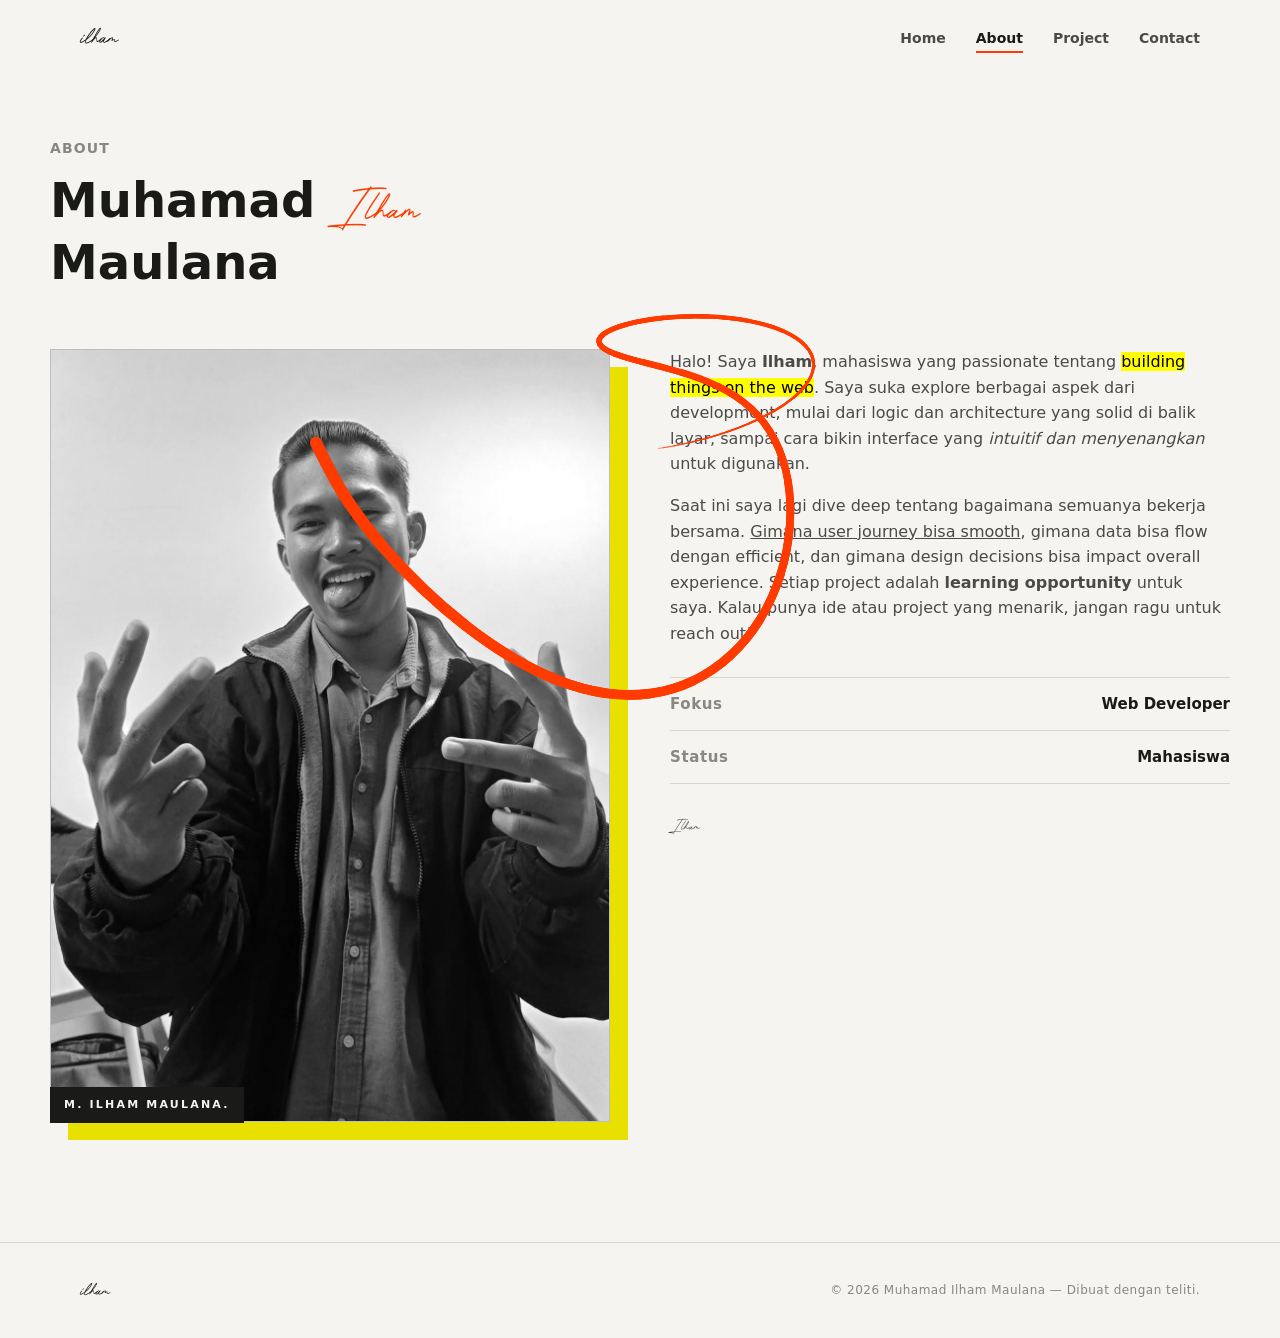
==== commit fe0ac698: "update" ====
--- a/about.html
+++ b/about.html
@@ -13,13 +13,14 @@
   <canvas class="cursor-trail" aria-hidden="true"></canvas>
 
   <header class="nav">
-    <div class="container nav__inner">
-      <a class="nav__logo" href="index.html" aria-label="ilham — beranda">ilham</a>
+    <div class="container nav-inner">
+      <a class="nav-logo" href="index.html" aria-label="ilham — beranda">ilham</a>
       <nav aria-label="Utama">
-        <ul class="nav__links">
-          <li><a class="nav__link" href="index.html">Home</a></li>
-          <li><a class="nav__link" href="about.html">About</a></li>
-          <li><a class="nav__link" href="projects.html">Project</a></li>
+        <ul class="nav-links">
+          <li><a class="nav-link" href="index.html">Home</a></li>
+          <li><a class="nav-link" href="about.html">About</a></li>
+          <li><a class="nav-link" href="projects.html">Project</a></li>
+          <li><a class="nav-link" href="contact.html">Contact</a></li>
         </ul>
       </nav>
     </div>
@@ -27,20 +28,20 @@
 
   <main>
     <section class="about container">
-      <div class="about__head reveal d1">
+      <div class="about-head reveal d1">
         <p class="eyebrow">About</p>
-        <h1 class="about__title">
+        <h1 class="about-title">
           Muhamad <span class="script">Ilham</span> Maulana
         </h1>
       </div>
 
-      <div class="about__grid">
-        <figure class="about__photo reveal d2">
+      <div class="about-grid">
+        <figure class="about-photo reveal d2">
           <img src="assets/profile.jpeg" alt="Foto Muhamad Ilham Maulana" />
-          <figcaption class="about__tag">M. Ilham Maulana.</figcaption>
+          <figcaption class="about-tag">M. Ilham Maulana.</figcaption>
         </figure>
 
-        <div class="about__body reveal d3">
+        <div class="about-body reveal d3">
           <p>
             Halo! Saya <strong>Ilham</strong>, mahasiswa yang passionate tentang <mark>building things on the web</mark>. Saya suka explore berbagai aspek dari development, mulai dari logic dan architecture yang solid di balik layar, sampai cara bikin interface yang <em>intuitif dan menyenangkan</em> untuk digunakan.
           </p>
@@ -48,21 +49,21 @@
             Saat ini saya lagi dive deep tentang bagaimana semuanya bekerja bersama. <u>Gimana user journey bisa smooth</u>, gimana data bisa flow dengan efficient, dan gimana design decisions bisa impact overall experience. Setiap project adalah <strong>learning opportunity</strong> untuk saya. Kalau punya ide atau project yang menarik, jangan ragu untuk reach out!
           </p>
 
-          <ul class="about__facts">
+          <ul class="about-facts">
             <li><span class="k">Fokus</span><span class="v">Web Developer</span></li>
             <li><span class="k">Status</span><span class="v">Mahasiswa</span></li>
           </ul>
 
-          <p class="about__sign" aria-hidden="true">Ilham</p>
+          <p class="about-sign" aria-hidden="true">Ilham</p>
         </div>
       </div>
     </section>
   </main>
 
   <footer class="foot">
-    <div class="container foot__inner">
-      <span class="foot__mark">ilham</span>
-      <span class="foot__meta">© 2026 Muhamad Ilham Maulana — Dibuat dengan teliti.</span>
+    <div class="container foot-inner">
+      <span class="foot-mark">ilham</span>
+      <span class="foot-meta">© 2026 Muhamad Ilham Maulana — Dibuat dengan teliti.</span>
     </div>
   </footer>
 
--- a/css/style.css
+++ b/css/style.css
@@ -1,11 +1,8 @@
-/* ilham — Portfolio */
-
 @font-face {
   font-family: 'Brother Signature';
   src: url('../assets/Brother Signature.otf') format('opentype');
 }
 
-/* Reset */
 * {
   margin: 0;
   padding: 0;
@@ -23,6 +20,7 @@
   line-height: 1.6;
   font-weight: 400;
   cursor: auto;
+  overflow-x: hidden;
 }
 
 img, svg {
@@ -42,7 +40,6 @@
   padding: 0 30px;
 }
 
-/* Navbar */
 .nav {
   position: sticky;
   top: 0;
@@ -56,7 +53,7 @@
   border-bottom-color: #D8D6D0;
 }
 
-.nav__inner {
+.nav-inner {
   display: flex;
   align-items: center;
   justify-content: space-between;
@@ -66,19 +63,19 @@
   padding: 0 30px;
 }
 
-.nav__logo {
+.nav-logo {
   font-family: 'Brother Signature', cursive;
   font-size: 28px;
   color: #1A1A18;
 }
 
-.nav__links {
+.nav-links {
   display: flex;
   gap: 30px;
   list-style: none;
 }
 
-.nav__link {
+.nav-link {
   font-weight: 700;
   font-size: 14px;
   color: #4A4A47;
@@ -87,23 +84,22 @@
   transition: all 0.3s ease;
 }
 
-.nav__link:hover {
+.nav-link:hover {
   color: #1A1A18;
   border-bottom-color: #1A1A18;
 }
 
-.nav__link.is-active {
+.nav-link.is-active {
   color: #1A1A18;
   border-bottom-color: #FF3C00;
 }
 
-/* Footer */
 .foot {
   border-top: 1px solid #D8D6D0;
   margin-top: 60px;
 }
 
-.foot__inner {
+.foot-inner {
   display: flex;
   flex-wrap: wrap;
   gap: 20px;
@@ -114,18 +110,17 @@
   padding: 30px;
 }
 
-.foot__mark {
+.foot-mark {
   font-family: 'Brother Signature', cursive;
   font-size: 22px;
 }
 
-.foot__meta {
+.foot-meta {
   font-size: 12px;
   color: #888780;
   letter-spacing: 0.04em;
 }
 
-/* Home Page */
 .welcome {
   min-height: calc(100vh - 76px);
   display: flex;
@@ -136,7 +131,7 @@
   text-align: center;
 }
 
-.welcome__text {
+.welcome-text {
   font-family: 'Brother Signature', cursive;
   font-size: 80px;
   line-height: 1;
@@ -144,7 +139,7 @@
   margin-bottom: 30px;
 }
 
-.welcome__controls {
+.welcome-controls {
   margin-top: 30px;
   display: flex;
   gap: 10px;
@@ -187,7 +182,6 @@
   color: #C0BDB6;
 }
 
-/* Load reveal animation */
 .reveal {
   opacity: 0;
   transform: translateY(18px);
@@ -203,41 +197,53 @@
 .is-ready .reveal.d2 { transition-delay: 0.18s; }
 .is-ready .reveal.d3 { transition-delay: 0.30s; }
 
-/* About Page */
 .about {
   padding: 60px 0;
-}
-
-.about__head {
+  min-height: calc(100vh - 76px);
+  display: flex;
+  flex-direction: column;
+  justify-content: center;
+}
+
+.about-head {
   max-width: 60ch;
   margin-bottom: 60px;
 }
 
-.about__title {
+.about-title {
   font-weight: 900;
   font-size: 48px;
   line-height: 1.1;
   margin-top: 15px;
 }
 
-.about__title .script {
+.about-title .script {
   font-family: 'Brother Signature', cursive;
   font-weight: 400;
   color: #FF3C00;
 }
 
-.about__grid {
+.eyebrow {
+  font-size: 14px;
+  color: #888780;
+  letter-spacing: 0.08em;
+  text-transform: uppercase;
+  font-weight: 600;
+  margin-bottom: 10px;
+}
+
+.about-grid {
   display: grid;
   grid-template-columns: 1fr 1fr;
   gap: 60px;
   align-items: start;
 }
 
-.about__photo {
+.about-photo {
   position: relative;
 }
 
-.about__photo::before {
+.about-photo::before {
   content: "";
   position: absolute;
   inset: 18px -18px -18px 18px;
@@ -246,22 +252,22 @@
   transition: inset 0.5s ease;
 }
 
-.about__photo:hover::before {
+.about-photo:hover::before {
   inset: 10px -22px -22px 22px;
 }
 
-.about__photo img {
+.about-photo img {
   width: 100%;
   border: 1px solid #C0BDB6;
   filter: grayscale(1) contrast(1.02);
   transition: filter 0.6s ease;
 }
 
-.about__photo:hover img {
+.about-photo:hover img {
   filter: grayscale(0);
 }
 
-.about__tag {
+.about-tag {
   position: absolute;
   left: 0;
   bottom: -1px;
@@ -274,18 +280,19 @@
   padding: 9px 14px;
 }
 
-.about__body p {
+.about-body p {
   color: #4A4A47;
+  font-size: 16px;
   margin-bottom: 16px;
 }
 
-.about__facts {
+.about-facts {
   list-style: none;
   margin-top: 30px;
   border-top: 1px solid #D8D6D0;
 }
 
-.about__facts li {
+.about-facts li {
   display: flex;
   justify-content: space-between;
   gap: 15px;
@@ -294,31 +301,30 @@
   font-size: 15px;
 }
 
-.about__facts .k {
+.about-facts .k {
   color: #888780;
   font-weight: 600;
   letter-spacing: 0.04em;
 }
 
-.about__facts .v {
+.about-facts .v {
   color: #1A1A18;
   font-weight: 600;
   text-align: right;
 }
 
-.about__sign {
+.about-sign {
   font-family: 'Brother Signature', cursive;
   font-size: 32px;
   margin-top: 30px;
   color: #1A1A18;
 }
 
-/* Projects Page */
 .work {
   padding: 60px 0;
 }
 
-.work__head {
+.work-head {
   display: flex;
   flex-wrap: wrap;
   align-items: flex-end;
@@ -327,26 +333,25 @@
   margin-bottom: 50px;
 }
 
-.work__title {
+.work-title {
   font-weight: 900;
   font-size: 48px;
   line-height: 1;
 }
 
-.work__count {
+.work-count {
   font-size: 13px;
   color: #888780;
   letter-spacing: 0.04em;
 }
 
-.work__content {
+.work-content {
   display: grid;
   grid-template-columns: 1fr 260px;
   gap: 40px;
   align-items: start;
 }
 
-/* Project Table */
 .ptable {
   list-style: none;
   border-top: 1px solid #C0BDB6;
@@ -354,14 +359,14 @@
   overflow: hidden;
 }
 
-.prow, .ptable__head {
+.prow, .ptable-head {
   display: grid;
   grid-template-columns: 50px 1fr 140px 70px 40px;
   align-items: center;
   gap: 15px;
 }
 
-.ptable__head {
+.ptable-head {
   padding: 12px 15px;
   background-color: #EEECEA;
   border-bottom: 1px solid #D8D6D0;
@@ -375,9 +380,11 @@
 .prow {
   padding: 12px 15px;
   border-bottom: 1px solid #D8D6D0;
+  border-left: 4px solid transparent;
   color: #1A1A18;
   background-color: #FFFFFF;
   transition: all 0.3s ease;
+  cursor: pointer;
 }
 
 .prow:last-child {
@@ -387,6 +394,16 @@
 .prow:hover {
   background-color: #EEECEA;
   padding-left: 18px;
+}
+
+.prow.is-selected {
+  background-color: #FFF4ED;
+  border-left-color: #FF3C00;
+  box-shadow: inset 0 0 0 1px #FFDDCC;
+}
+
+.prow.is-selected .c-num {
+  color: #FF3C00;
 }
 
 .prow .c-num {
@@ -438,8 +455,7 @@
   color: #FF3C00;
 }
 
-/* Project Preview */
-.work__preview {
+.work-preview {
   position: sticky;
   top: 80px;
   width: 100%;
@@ -451,65 +467,394 @@
   background-color: #EEECEA;
 }
 
-.work__preview img {
+.work-preview img {
   width: 100%;
   height: 100%;
   object-fit: cover;
   transition: opacity 0.3s ease;
 }
 
-/* Responsive */
+.contact {
+  padding: 60px 0;
+  min-height: calc(100vh - 76px);
+}
+
+.contact-head {
+  max-width: 60ch;
+  margin-bottom: 50px;
+}
+
+.contact-title {
+  font-weight: 900;
+  font-size: 48px;
+  line-height: 1.1;
+  margin-top: 15px;
+}
+
+.contact-title .script {
+  font-family: 'Brother Signature', cursive;
+  font-weight: 400;
+  color: #FF3C00;
+}
+
+.contact-desc {
+  color: #4A4A47;
+  margin-top: 16px;
+  font-size: 16px;
+}
+
+.contact-form {
+  max-width: 640px;
+  background-color: #FFFFFF;
+  border: 1px solid #C0BDB6;
+  border-radius: 8px;
+  padding: 30px;
+  box-shadow: 0 12px 32px rgba(26, 26, 24, 0.08);
+}
+
+.form-row {
+  display: grid;
+  grid-template-columns: 1fr 1fr;
+  gap: 20px;
+}
+
+.form-group {
+  margin-bottom: 20px;
+}
+
+.form-group label {
+  display: block;
+  font-size: 13px;
+  font-weight: 700;
+  letter-spacing: 0.04em;
+  color: #4A4A47;
+  margin-bottom: 8px;
+}
+
+.form-group input,
+.form-group select,
+.form-group textarea {
+  width: 100%;
+  padding: 12px 14px;
+  background-color: #F5F4F0;
+  border: 1px solid #D8D6D0;
+  border-radius: 8px;
+  font-family: inherit;
+  font-size: 15px;
+  color: #1A1A18;
+  transition: all 0.3s ease;
+}
+
+.form-group input:focus,
+.form-group select:focus,
+.form-group textarea:focus {
+  outline: none;
+  border-color: #1A1A18;
+  background-color: #FFFFFF;
+}
+
+.form-group textarea {
+  resize: vertical;
+  min-height: 120px;
+}
+
+.btn-primary {
+  display: inline-flex;
+  align-items: center;
+  justify-content: center;
+  padding: 14px 28px;
+  background-color: #1A1A18;
+  color: #F5F4F0;
+  border: 1px solid #1A1A18;
+  border-radius: 20px;
+  cursor: pointer;
+  font-size: 14px;
+  font-weight: 700;
+  transition: all 0.3s ease;
+}
+
+.btn-primary:hover {
+  background-color: #FF3C00;
+  border-color: #FF3C00;
+}
+
 @media (max-width: 1024px) {
-  .work__content {
+  .work-content {
     grid-template-columns: 1fr;
   }
 
-  .work__preview {
+  .work-preview {
     position: relative;
     top: auto;
-  }
-}
-
-@media (max-width: 760px) {
-  .about__grid {
+    aspect-ratio: 3/2;
+  }
+}
+
+@media (max-width: 768px) {
+  .container {
+    padding: 0 20px;
+  }
+
+  .nav-inner {
+    height: 64px;
+    padding: 0 20px;
+  }
+
+  .nav-logo {
+    font-size: 22px;
+  }
+
+  .nav-links {
+    gap: 16px;
+  }
+
+  .nav-link {
+    font-size: 12px;
+  }
+
+  .foot-inner {
+    gap: 14px;
+    padding: 20px;
+  }
+
+  .foot-mark {
+    font-size: 18px;
+  }
+
+  .welcome {
+    padding: 40px 20px;
+  }
+
+  .welcome-text {
+    font-size: 52px;
+    margin-bottom: 20px;
+  }
+
+  .welcome-controls {
+    margin-top: 20px;
+  }
+
+  .about {
+    padding: 40px 0;
+  }
+
+  .about-head {
+    margin-bottom: 30px;
+  }
+
+  .about-title,
+  .work-title,
+  .contact-title {
+    font-size: 34px;
+  }
+
+  .about-grid {
+    gap: 25px;
+  }
+
+  .about-body p {
+    font-size: 14px;
+  }
+
+  .work {
+    padding: 40px 0;
+  }
+
+  .work-head {
+    margin-bottom: 30px;
+  }
+
+  .work-content {
+    gap: 25px;
+  }
+
+  .contact {
+    padding: 40px 0;
+  }
+
+  .contact-head {
+    margin-bottom: 30px;
+  }
+
+  .contact-desc {
+    font-size: 14px;
+  }
+
+  .contact-form {
+    padding: 18px;
+  }
+
+  .form-group input,
+  .form-group select,
+  .form-group textarea {
+    font-size: 14px;
+  }
+
+  .btn-primary {
+    padding: 12px 20px;
+    font-size: 13px;
+  }
+
+  .form-row {
     grid-template-columns: 1fr;
-  }
-
-  .about__photo {
-    max-width: 420px;
-  }
-
-  .nav__logo {
-    font-size: 22px;
-  }
-
-  .prow, .ptable__head {
+    gap: 0;
+  }
+
+  .about-grid {
+    grid-template-columns: 1fr;
+  }
+
+  .about-photo {
+    max-width: 100%;
+  }
+
+  .about-photo::before {
+    inset: 12px -12px -12px 12px;
+  }
+
+  .about-photo:hover::before {
+    inset: 8px -16px -16px 16px;
+  }
+
+  .work-title {
+    flex-basis: 100%;
+  }
+
+  .prow, .ptable-head {
     grid-template-columns: 40px 1fr 36px;
     gap: 10px;
-  }
-
-  .ptable__head .c-cat,
-  .ptable__head .c-year,
+    padding: 14px 12px;
+  }
+
+  .ptable-head {
+    padding: 10px 12px;
+    font-size: 10px;
+  }
+
+  .ptable-head .c-cat,
+  .ptable-head .c-year,
   .prow .c-cat,
   .prow .c-year {
     display: none;
   }
 
+  .prow:hover {
+    padding-left: 14px;
+  }
+
+  .prow .c-num {
+    font-size: 12px;
+  }
+
+  .prow .c-name {
+    font-size: 16px;
+  }
+
   .prow .c-go {
     opacity: 1;
-    transform: none;
   }
 
   .prow:hover .c-name {
     transform: none;
   }
 
-  .welcome__text {
-    font-size: 50px;
-  }
-}
-
-/* Reduced Motion */
+  .foot-meta {
+    flex-basis: 100%;
+  }
+}
+
+@media (max-width: 480px) {
+  .container {
+    padding: 0 16px;
+  }
+
+  .nav-inner {
+    padding: 0 16px;
+  }
+
+  .nav-logo {
+    font-size: 20px;
+  }
+
+  .nav-links {
+    gap: 12px;
+  }
+
+  .nav-link {
+    font-size: 11px;
+  }
+
+  .foot-inner {
+    flex-direction: column;
+    padding: 16px;
+  }
+
+  .welcome {
+    padding: 30px 16px;
+  }
+
+  .welcome-text {
+    font-size: 36px;
+    margin-bottom: 16px;
+  }
+
+  .about-title,
+  .work-title,
+  .contact-title {
+    font-size: 26px;
+  }
+
+  .about-photo::before {
+    inset: 10px -10px -10px 10px;
+  }
+
+  .about-photo:hover::before {
+    inset: 6px -14px -14px 14px;
+  }
+
+  .about-facts li {
+    flex-direction: column;
+  }
+
+  .about-facts .v {
+    text-align: left;
+  }
+
+  .contact-form {
+    padding: 14px;
+  }
+
+  .prow, .ptable-head {
+    grid-template-columns: 35px 1fr 30px;
+    gap: 8px;
+    padding: 12px 10px;
+  }
+
+  .ptable-head {
+    padding: 8px 10px;
+  }
+
+  .prow:hover {
+    padding-left: 10px;
+  }
+
+  .prow .c-num {
+    font-size: 11px;
+  }
+
+  .prow .c-name {
+    font-size: 14px;
+  }
+
+  .prow .c-go {
+    font-size: 14px;
+  }
+
+  .work-preview {
+    aspect-ratio: 2/1.5;
+  }
+}
+
 @media (prefers-reduced-motion: reduce) {
   * {
     animation: none !important;
@@ -522,7 +867,6 @@
   }
 }
 
-/* Cursor Trail Canvas */
 .cursor-trail {
   position: fixed;
   top: 0;
